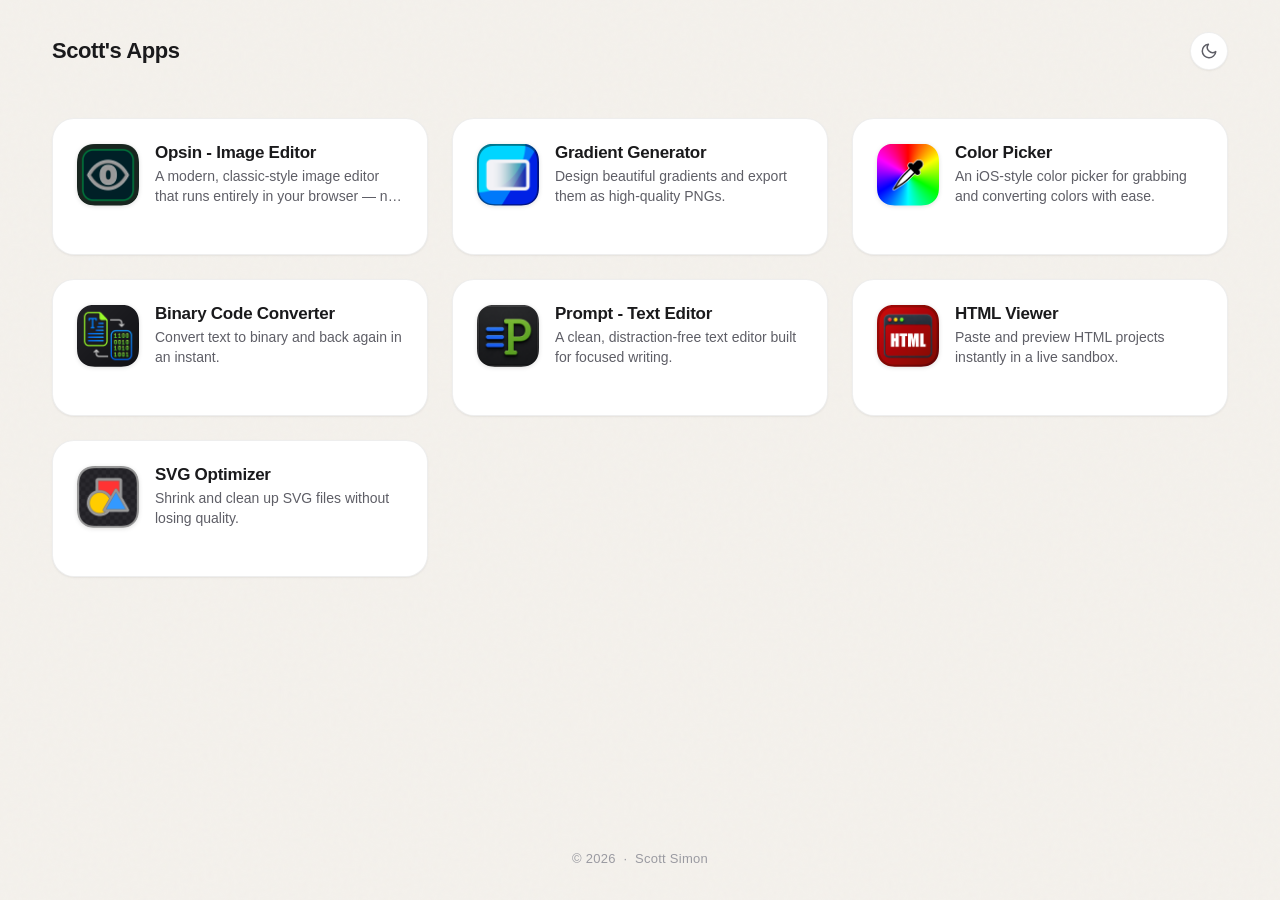
==== index.html @ ec135159 "Sync Wed 05/27/2026 23:12:06.51" ====
<!DOCTYPE html>
<html lang="en" data-theme="light">
<head>
  <meta charset="UTF-8">
  <meta name="viewport" content="width=device-width, initial-scale=1.0">
  <title>Scott's Apps</title>
  <meta name="description" content="A collection of apps and websites by Scott Simon.">
  <link rel="icon" type="image/png" href="favicon.png">

  <link rel="preconnect" href="https://api.fontshare.com">
  <link href="https://api.fontshare.com/v2/css?f[]=cabinet-grotesk@500,600,700&f[]=satoshi@400,500,700&display=swap" rel="stylesheet">

  <link rel="stylesheet" href="css/variables.css">
  <link rel="stylesheet" href="css/themes/light.css">
  <link rel="stylesheet" href="css/themes/dark.css">
  <link rel="stylesheet" href="css/base.css">
  <link rel="stylesheet" href="css/layout.css">
  <link rel="stylesheet" href="css/components.css">
</head>
<body>
  <!-- Squircle clip shape for app icons. clipPathUnits=objectBoundingBox + the
       1/1024 scale lets the original 1024x1024 path clip any icon size. -->
  <svg width="0" height="0" aria-hidden="true" style="position:absolute;pointer-events:none">
    <defs>
      <clipPath id="squircle-clip" clipPathUnits="objectBoundingBox">
        <path transform="scale(0.0009765625)" d="M1023.3836,294.2912c-.7083-26.1336-2.2465-52.4941-6.8921-78.3376-4.7128-26.2172-12.404-50.6176-24.5289-74.438-11.9171-23.412-27.489-44.8369-46.0651-63.413s-40.001-34.1481-63.4131-46.0651c-23.8204-12.1249-48.2207-19.8161-74.4379-24.5289-25.8434-4.6457-52.204-6.1838-78.3376-6.8922-11.9928-.325-23.9866-.4634-35.9829-.5323C679.4832-.0059,665.2428,0,651,0h-278C358.7573,0,344.5168-.0059,330.2741.0841c-11.9963.069-23.9901.2073-35.9829.5323-26.1336.7084-52.4941,2.2465-78.3376,6.8922-26.2172,4.7128-50.6176,12.4039-74.4379,24.5289-23.4121,11.9171-44.837,27.489-63.4131,46.0651s-34.1481,40.001-46.0651,63.413c-12.1249,23.8204-19.8161,48.2208-24.5289,74.438-4.6456,25.8434-6.1838,52.204-6.8921,78.3376-.3251,11.9927-.4634,23.9866-.5323,35.9829C-.0059,344.5168,0,358.7573,0,373v277.9999c0,14.2427-.006,28.4832.084,42.726.0689,11.9964.2073,23.9902.5323,35.983.7083,26.1336,2.2465,52.4941,6.8921,78.3376,4.7128,26.2172,12.404,50.6176,24.5289,74.4379,11.9171,23.4121,27.489,44.837,46.0651,63.4131s40.001,34.1481,63.4131,46.0651c23.8204,12.1249,48.2207,19.816,74.4379,24.5289,25.8434,4.6456,52.204,6.1838,78.3376,6.8921,11.9928.3251,23.9866.4634,35.9829.5323,14.2427.09,28.4832.084,42.726.084h278c14.2427,0,28.4832.006,42.726-.084,11.9963-.0689,23.9901-.2073,35.9829-.5323,26.1336-.7083,52.4941-2.2465,78.3376-6.8921,26.2172-4.7128,50.6176-12.404,74.4379-24.5289,23.4121-11.9171,44.837-27.489,63.4131-46.0651s34.1481-40.001,46.0651-63.4131c12.1249-23.8204,19.8161-48.2208,24.5289-74.4379,4.6456-25.8435,6.1838-52.204,6.8921-78.3376.3251-11.9928.4634-23.9866.5323-35.983.09-14.2427.084-28.4832.084-42.726v-277.9999c0-14.2427.0059-28.4832-.084-42.726-.0689-11.9963-.2073-23.9902-.5323-35.9829Z"/>
      </clipPath>
    </defs>
  </svg>

  <div class="page">
    <header class="header">
      <h1 class="header__title">Scott's Apps</h1>
      <button class="theme-toggle" id="theme-toggle" aria-label="Toggle theme" type="button"></button>
    </header>

    <main class="main">
      <div class="grid" id="grid" aria-live="polite"></div>
    </main>

    <footer class="footer">
      <span>&copy; 2026 &nbsp;&middot;&nbsp; Scott Simon</span>
    </footer>
  </div>

  <script src="websites.js"></script>
  <script src="js/script.js"></script>
</body>
</html>
---- css/variables.css ----
:root {
  --font-display: 'Cabinet Grotesk', 'Helvetica Neue', -apple-system, sans-serif;
  --font-body: 'Satoshi', 'Helvetica Neue', -apple-system, sans-serif;

  --space-1: 4px;
  --space-2: 8px;
  --space-3: 12px;
  --space-4: 16px;
  --space-5: 24px;
  --space-6: 32px;
  --space-7: 48px;
  --space-8: 64px;

  --radius-sm: 10px;
  --radius-md: 14px;
  --radius-lg: 22px;
  --radius-xl: 28px;
  --radius-pill: 999px;

  --ease: cubic-bezier(0.22, 0.61, 0.36, 1);
  --ease-spring: cubic-bezier(0.34, 1.56, 0.64, 1);
  --t-fast: 160ms var(--ease);
  --t-base: 240ms var(--ease);
  --t-slow: 360ms var(--ease);
  --t-expand: 440ms var(--ease);

  --container-max: 1240px;
}
---- css/themes/light.css ----
:root,
[data-theme="light"] {
  --bg: #F4F1EC;
  --bg-elevated: #FFFFFF;
  --bg-overlay: rgba(0, 0, 0, 0.045);

  --text-primary: #1A1A1C;
  --text-secondary: #5E5E66;
  --text-tertiary: #9A9AA1;

  --border: rgba(20, 18, 16, 0.07);
  --border-strong: rgba(20, 18, 16, 0.14);

  --accent: #C95B3A;
  --accent-hover: #B14B2C;
  --accent-soft: rgba(201, 91, 58, 0.10);
  --accent-text: #FFFFFF;

  --shadow-sm:
    0 1px 2px rgba(20, 18, 16, 0.04),
    0 1px 3px rgba(20, 18, 16, 0.03);
  --shadow-md:
    0 6px 16px rgba(20, 18, 16, 0.06),
    0 2px 6px rgba(20, 18, 16, 0.04);
  --shadow-lg:
    0 24px 48px rgba(20, 18, 16, 0.10),
    0 8px 16px rgba(20, 18, 16, 0.05);

  --grain-opacity: 0.025;
}
---- css/themes/dark.css ----
[data-theme="dark"] {
  --bg: #0D0D0F;
  --bg-elevated: #18181B;
  --bg-overlay: rgba(255, 255, 255, 0.04);

  --text-primary: #F2EFEA;
  --text-secondary: #A1A1A8;
  --text-tertiary: #6B6B72;

  --border: rgba(255, 255, 255, 0.07);
  --border-strong: rgba(255, 255, 255, 0.14);

  --accent: #E07A55;
  --accent-hover: #EE8E6B;
  --accent-soft: rgba(224, 122, 85, 0.14);
  --accent-text: #18181B;

  --shadow-sm:
    0 1px 2px rgba(0, 0, 0, 0.4),
    0 1px 3px rgba(0, 0, 0, 0.3);
  --shadow-md:
    0 8px 20px rgba(0, 0, 0, 0.45),
    0 2px 6px rgba(0, 0, 0, 0.3);
  --shadow-lg:
    0 28px 56px rgba(0, 0, 0, 0.55),
    0 8px 20px rgba(0, 0, 0, 0.4);

  --grain-opacity: 0.04;
}
---- css/base.css ----
*,
*::before,
*::after {
  box-sizing: border-box;
}

* {
  margin: 0;
  padding: 0;
}

html {
  font-size: 16px;
  -webkit-font-smoothing: antialiased;
  -moz-osx-font-smoothing: grayscale;
  text-rendering: optimizeLegibility;
  scroll-behavior: smooth;
}

body {
  font-family: var(--font-body);
  font-weight: 400;
  font-size: 1rem;
  line-height: 1.5;
  color: var(--text-primary);
  background-color: var(--bg);
  min-height: 100vh;
  transition: background-color var(--t-base), color var(--t-base);
  position: relative;
  overflow-x: hidden;
}

/* Subtle grain texture for warmth */
body::before {
  content: '';
  position: fixed;
  inset: 0;
  pointer-events: none;
  z-index: 1;
  opacity: var(--grain-opacity);
  background-image: url("data:image/svg+xml;utf8,<svg viewBox='0 0 200 200' xmlns='http://www.w3.org/2000/svg'><filter id='n'><feTurbulence type='fractalNoise' baseFrequency='0.9' stitchTiles='stitch'/></filter><rect width='100%25' height='100%25' filter='url(%23n)'/></svg>");
  mix-blend-mode: multiply;
}

[data-theme="dark"] body::before {
  mix-blend-mode: screen;
}

img,
picture,
svg {
  display: block;
  max-width: 100%;
}

button {
  font: inherit;
  color: inherit;
  background: none;
  border: none;
  cursor: pointer;
  padding: 0;
}

a {
  color: inherit;
  text-decoration: none;
}

h1,
h2,
h3,
h4 {
  font-family: var(--font-display);
  font-weight: 600;
  line-height: 1.15;
  letter-spacing: -0.02em;
}

::selection {
  background: var(--accent);
  color: var(--accent-text);
}
---- css/layout.css ----
.page {
  position: relative;
  z-index: 2;
  display: flex;
  flex-direction: column;
  min-height: 100vh;
  max-width: var(--container-max);
  margin: 0 auto;
  padding: 0 var(--space-6);
}

/* ---------- Header ---------- */
.header {
  display: flex;
  align-items: center;
  justify-content: space-between;
  padding: var(--space-6) 0 var(--space-7);
}

.header__title {
  font-family: var(--font-display);
  font-size: 1.375rem;
  font-weight: 700;
  letter-spacing: -0.02em;
  color: var(--text-primary);
}

/* ---------- Main ---------- */
.main {
  flex: 1;
}

.grid {
  display: grid;
  grid-template-columns: repeat(3, 1fr);
  gap: var(--space-5);
  grid-auto-flow: dense;
  align-items: start;
}

/* ---------- Footer ---------- */
.footer {
  padding: var(--space-8) 0 var(--space-6);
  text-align: center;
  font-size: 0.8125rem;
  color: var(--text-tertiary);
  letter-spacing: 0.02em;
}

/* ---------- Tablet ---------- */
@media (max-width: 960px) {
  .page {
    padding: 0 var(--space-5);
  }
  .grid {
    grid-template-columns: repeat(2, 1fr);
    gap: var(--space-4);
  }
}

/* ---------- Mobile ---------- */
@media (max-width: 640px) {
  .page {
    padding: 0 var(--space-4);
  }
  .header {
    padding: var(--space-5) 0 var(--space-6);
  }
  .header__title {
    font-size: 1.25rem;
  }
  .grid {
    grid-template-columns: 1fr;
    gap: var(--space-3);
  }
  .footer {
    padding: var(--space-7) 0 var(--space-5);
  }
}
---- css/components.css ----
/* ============================================================
   Theme toggle
   ============================================================ */
.theme-toggle {
  width: 38px;
  height: 38px;
  display: inline-flex;
  align-items: center;
  justify-content: center;
  border-radius: 50%;
  background: var(--bg-elevated);
  border: 1px solid var(--border);
  color: var(--text-secondary);
  transition: transform var(--t-fast), background var(--t-fast),
              color var(--t-fast), border-color var(--t-fast);
  box-shadow: var(--shadow-sm);
}

.theme-toggle:hover {
  background: var(--bg-overlay);
  color: var(--text-primary);
  border-color: var(--border-strong);
  transform: rotate(15deg);
}

.theme-toggle:active {
  transform: rotate(15deg) scale(0.94);
}

/* ============================================================
   Panel (compact card)
   ============================================================ */
.panel {
  position: relative;
  background: var(--bg-elevated);
  border: 1px solid var(--border);
  border-radius: var(--radius-lg);
  padding: var(--space-5);
  cursor: pointer;
  display: flex;
  flex-direction: column;
  box-shadow: var(--shadow-sm);
  transition:
    transform var(--t-fast),
    box-shadow var(--t-base),
    border-color var(--t-fast),
    background var(--t-base),
    padding var(--t-base);
  overflow: hidden;
  animation: panel-enter 480ms var(--ease) backwards;
}

.panel:hover {
  transform: translateY(-3px);
  box-shadow: var(--shadow-md);
  border-color: var(--border-strong);
}

.panel:active {
  transform: translateY(-1px);
}

@keyframes panel-enter {
  from { opacity: 0; transform: translateY(12px); }
  to   { opacity: 1; transform: translateY(0); }
}

.panel__header {
  display: flex;
  align-items: center;
  gap: var(--space-4);
}

.panel__icon-wrap {
  flex-shrink: 0;
  width: 62px;
  height: 62px;
  /* drop-shadow (not box-shadow) so the lift shadow follows the squircle,
     not its bounding box. clip-path lives on the icon child below. */
  filter: drop-shadow(0 1px 2px rgba(0, 0, 0, 0.12));
  transition: width var(--t-base), height var(--t-base);
}

.panel__icon {
  width: 100%;
  height: 100%;
  object-fit: cover;
  clip-path: url(#squircle-clip);
  background: var(--bg-overlay);
}

.panel__icon--fallback {
  display: flex;
  align-items: center;
  justify-content: center;
  font-family: var(--font-display);
  font-weight: 700;
  color: var(--accent-text);
  background: linear-gradient(135deg, var(--accent), var(--accent-hover));
  font-size: 1.75rem;
  width: 100%;
  height: 100%;
}

.panel__title-block {
  flex: 1;
  min-width: 0;
}

.panel__name {
  font-family: var(--font-display);
  font-size: 1.0625rem;
  font-weight: 600;
  letter-spacing: -0.015em;
  color: var(--text-primary);
  margin-bottom: 3px;
  transition: font-size var(--t-base);
}

.panel__description {
  font-size: 0.875rem;
  color: var(--text-secondary);
  line-height: 1.45;
  display: -webkit-box;
  -webkit-line-clamp: 2;
  -webkit-box-orient: vertical;
  overflow: hidden;
}

/* ============================================================
   Panel (expanded state)
   ============================================================ */
.panel--expanded {
  grid-column: 1 / -1;
  cursor: default;
  padding: var(--space-6);
  box-shadow: var(--shadow-lg);
  border-color: var(--border-strong);
}

.panel--expanded:hover {
  transform: none;
  box-shadow: var(--shadow-lg);
}

.panel--expanded .panel__icon-wrap {
  width: 86px;
  height: 86px;
}

.panel--expanded .panel__icon--fallback {
  font-size: 2.25rem;
}

.panel--expanded .panel__name {
  font-size: 1.5rem;
  letter-spacing: -0.02em;
}

/* Reveal driven by grid-template-rows 0fr -> 1fr: animates open AND close,
   keeps the content in the DOM (no display:none snap), and lets the inner
   wrapper clip itself as the row track grows/shrinks. */
.panel__expanded-content {
  display: grid;
  grid-template-rows: 0fr;
  opacity: 0;
  transition: grid-template-rows var(--t-expand), opacity var(--t-base);
}

.panel__expanded-inner {
  min-height: 0;
  overflow: hidden;
  display: flex;
  flex-direction: column;
  gap: var(--space-5);
  padding-top: var(--space-5);
}

.panel--expanded .panel__expanded-content {
  grid-template-rows: 1fr;
  opacity: 1;
}

/* Applied only for a synchronous off-screen height measurement (see script.js). */
.panel--measure,
.panel--measure * {
  transition: none !important;
}

.panel__full-description {
  font-size: 0.9375rem;
  line-height: 1.7;
  color: var(--text-secondary);
  max-width: 72ch;
}

/* ============================================================
   Close button (only visible when expanded)
   ============================================================ */
.panel__close {
  position: absolute;
  top: var(--space-4);
  right: var(--space-4);
  width: 36px;
  height: 36px;
  border-radius: 50%;
  display: none;
  align-items: center;
  justify-content: center;
  background: var(--bg-overlay);
  color: var(--text-secondary);
  transition: background var(--t-fast), color var(--t-fast),
              transform var(--t-fast), box-shadow var(--t-fast);
  z-index: 3;
}

.panel--expanded .panel__close {
  display: inline-flex;
}

.panel__close:hover {
  background: var(--border-strong);
  color: var(--text-primary);
  transform: translateY(-2px);
}

.panel__close:active {
  transform: translateY(-1px) scale(0.92);
}

.panel__close svg {
  transition: transform var(--t-fast);
}

.panel__close:hover svg {
  transform: translateY(-1px);
}

/* ============================================================
   Screenshots (horizontal scroll strip)
   ============================================================ */
.screenshots {
  display: flex;
  gap: var(--space-3);
  overflow-x: auto;
  overflow-y: hidden;
  scroll-snap-type: x mandatory;
  padding: var(--space-1) 0 var(--space-3);
  scrollbar-width: thin;
  scrollbar-color: var(--border-strong) transparent;
  -webkit-overflow-scrolling: touch;
}

.screenshots::-webkit-scrollbar {
  height: 6px;
}
.screenshots::-webkit-scrollbar-track {
  background: transparent;
}
.screenshots::-webkit-scrollbar-thumb {
  background: var(--border-strong);
  border-radius: 999px;
}

.screenshot {
  height: 320px;
  width: auto;
  max-width: none;
  flex-shrink: 0;
  border-radius: var(--radius-md);
  scroll-snap-align: start;
  border: 1px solid var(--border);
  box-shadow: var(--shadow-sm);
  object-fit: cover;
  background: var(--bg-overlay);
}

/* ============================================================
   Open button
   ============================================================ */
.panel__actions {
  display: flex;
  align-items: center;
  gap: var(--space-3);
  flex-wrap: wrap;
}

.panel__open {
  display: inline-flex;
  align-items: center;
  gap: var(--space-2);
  background: var(--accent);
  color: var(--accent-text);
  padding: 12px 24px;
  border-radius: var(--radius-pill);
  font-family: var(--font-body);
  font-weight: 700;
  font-size: 0.9375rem;
  letter-spacing: -0.01em;
  transition: background var(--t-fast), transform var(--t-fast),
              box-shadow var(--t-base);
  box-shadow:
    0 4px 12px var(--accent-soft),
    inset 0 1px 0 rgba(255, 255, 255, 0.18);
}

.panel__open:hover {
  background: var(--accent-hover);
  transform: translateY(-1px);
  box-shadow:
    0 8px 20px var(--accent-soft),
    inset 0 1px 0 rgba(255, 255, 255, 0.18);
}

.panel__open:active {
  transform: translateY(0);
}

.panel__open svg {
  transition: transform var(--t-fast);
}

.panel__open:hover svg {
  transform: translate(2px, -2px);
}

/* ============================================================
   Mobile adjustments
   ============================================================ */
@media (max-width: 640px) {
  .panel {
    padding: var(--space-4);
    border-radius: var(--radius-md);
  }
  .panel--expanded {
    padding: var(--space-5);
  }
  .panel__icon-wrap {
    width: 54px;
    height: 54px;
  }
  .panel--expanded .panel__icon-wrap {
    width: 72px;
    height: 72px;
  }
  .panel--expanded .panel__name {
    font-size: 1.3125rem;
  }
  .panel__expanded-inner {
    padding-top: var(--space-4);
  }
  /* Roomier, thumb-friendly collapse target, lifted off the content. */
  .panel__close {
    width: 40px;
    height: 40px;
    top: var(--space-3);
    right: var(--space-3);
    box-shadow: var(--shadow-sm);
  }
  .screenshot {
    height: 240px;
  }
}

/* ============================================================
   Reduced motion — collapse instantly, no scaling/sliding
   ============================================================ */
@media (prefers-reduced-motion: reduce) {
  .panel,
  .panel__expanded-content,
  .panel__icon-wrap,
  .panel__name,
  .panel__close,
  .panel__close svg {
    transition-duration: 0.01ms;
  }
  .panel {
    animation: none;
  }
}
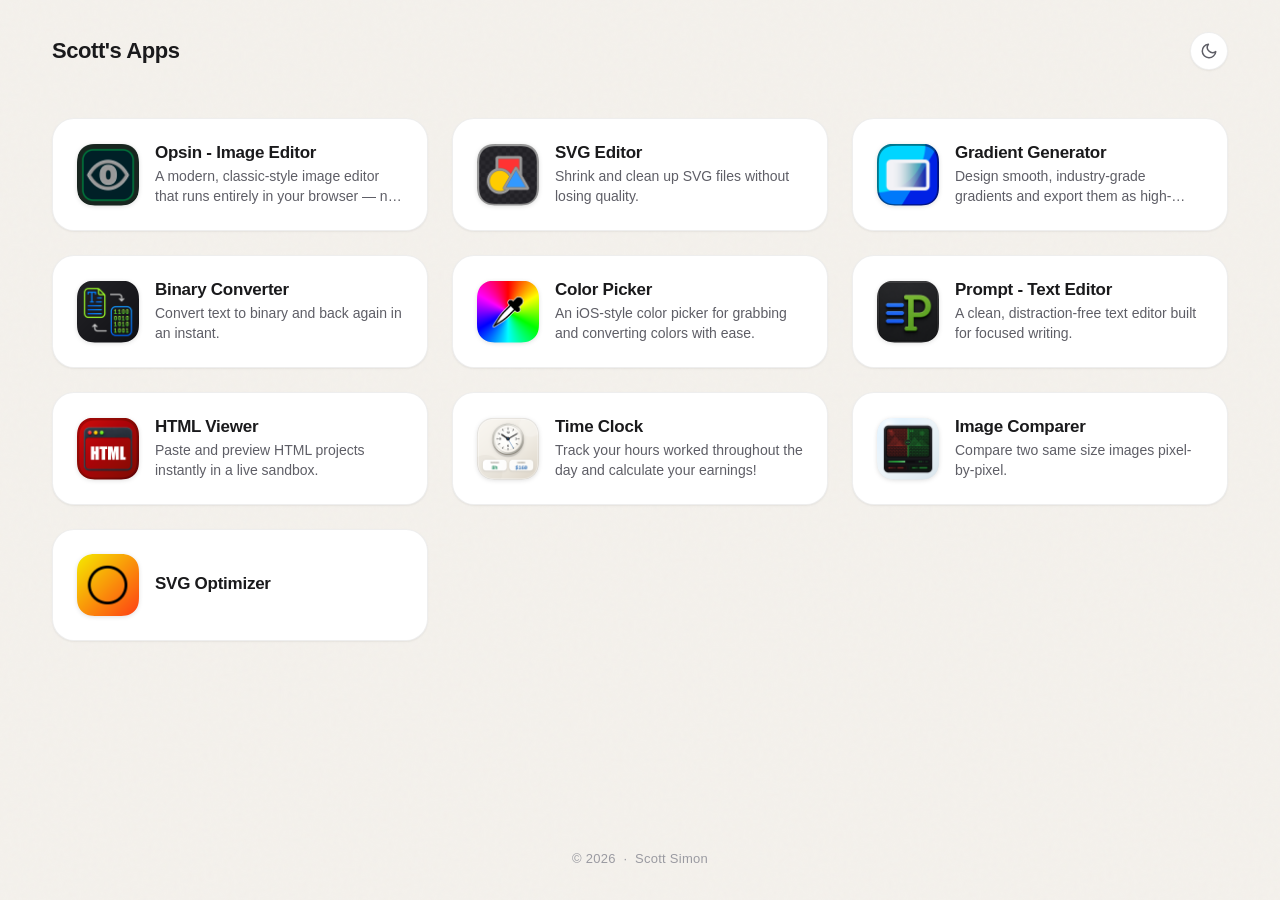
==== commit 9815dc64: "Sync Fri 05/29/2026 23:00:01.73" ====
--- a/index.html
+++ b/index.html
@@ -3,9 +3,25 @@
 <head>
   <meta charset="UTF-8">
   <meta name="viewport" content="width=device-width, initial-scale=1.0">
+
+  <!-- Apply the saved/preferred theme before first paint so there's no flash of
+       the wrong theme. Mirrored by initTheme() in js/script.js. -->
+  <script>
+    (function () {
+      try {
+        var saved = localStorage.getItem('theme');
+        var theme = saved || (window.matchMedia('(prefers-color-scheme: dark)').matches ? 'dark' : 'light');
+        document.documentElement.setAttribute('data-theme', theme);
+      } catch (e) {}
+    })();
+  </script>
+
   <title>Scott's Apps</title>
   <meta name="description" content="A collection of apps and websites by Scott Simon.">
-  <link rel="icon" type="image/png" href="favicon.png">
+  <link rel="icon" type="image/png" sizes="1024x1024" href="assets/icon-1024.png">
+  <link rel="shortcut icon" type="image/png" href="assets/icon-1024.png">
+  <link rel="apple-touch-icon" sizes="1024x1024" href="assets/icon-1024.png">
+  <link rel="manifest" href="site.webmanifest">
 
   <link rel="preconnect" href="https://api.fontshare.com">
   <link href="https://api.fontshare.com/v2/css?f[]=cabinet-grotesk@500,600,700&f[]=satoshi@400,500,700&display=swap" rel="stylesheet">
--- a/css/variables.css
+++ b/css/variables.css
@@ -18,11 +18,24 @@
   --radius-pill: 999px;
 
   --ease: cubic-bezier(0.22, 0.61, 0.36, 1);
+  /* Stronger, glassier deceleration (easeOutQuint) for the larger motions —
+     entrance, expand, theme — so they glide to rest instead of stopping flat. */
+  --ease-out: cubic-bezier(0.22, 1, 0.36, 1);
   --ease-spring: cubic-bezier(0.34, 1.56, 0.64, 1);
   --t-fast: 160ms var(--ease);
-  --t-base: 240ms var(--ease);
-  --t-slow: 360ms var(--ease);
-  --t-expand: 440ms var(--ease);
+  --t-base: 260ms var(--ease-out);
+  --t-slow: 380ms var(--ease-out);
+  --t-expand: 500ms var(--ease-out);
 
   --container-max: 1240px;
+
+  /* Screenshot lightbox — intentionally theme-constant: the viewer stays a deep
+     warm charcoal in both light and dark so the artwork pops. Only the active
+     page dot borrows the live --accent. */
+  --lb-backdrop: rgba(18, 15, 13, 0.86);
+  --lb-ctrl: rgba(255, 255, 255, 0.10);
+  --lb-ctrl-hover: rgba(255, 255, 255, 0.18);
+  --lb-ctrl-border: rgba(255, 255, 255, 0.16);
+  --lb-ctrl-text: #F7F4EF;
+  --lb-dot: rgba(255, 255, 255, 0.30);
 }
--- a/css/base.css
+++ b/css/base.css
@@ -28,6 +28,9 @@
   transition: background-color var(--t-base), color var(--t-base);
   position: relative;
   overflow-x: hidden;
+  /* Suppress the grey/blue flash on tap — every interactive element already has
+     its own :active state. */
+  -webkit-tap-highlight-color: transparent;
 }
 
 /* Subtle grain texture for warmth */
--- a/css/components.css
+++ b/css/components.css
@@ -25,6 +25,28 @@
 
 .theme-toggle:active {
   transform: rotate(15deg) scale(0.94);
+}
+
+/* ============================================================
+   Focus — visible keyboard rings only (suppressed for mouse/touch)
+   ============================================================ */
+.panel:focus,
+.theme-toggle:focus,
+.panel__open:focus,
+.panel__close:focus {
+  outline: none;
+}
+
+.panel:focus-visible {
+  outline: 2px solid var(--accent);
+  outline-offset: 3px;
+}
+
+.theme-toggle:focus-visible,
+.panel__open:focus-visible,
+.panel__close:focus-visible {
+  outline: 2px solid var(--accent);
+  outline-offset: 2px;
 }
 
 /* ============================================================
@@ -47,7 +69,10 @@
     background var(--t-base),
     padding var(--t-base);
   overflow: hidden;
-  animation: panel-enter 480ms var(--ease) backwards;
+  /* Hint the compositor so the hover lift promotes to its own layer up front,
+     avoiding a paint hitch on the first hover. */
+  will-change: transform;
+  animation: panel-enter 560ms var(--ease-out) backwards;
 }
 
 .panel:hover {
@@ -61,8 +86,8 @@
 }
 
 @keyframes panel-enter {
-  from { opacity: 0; transform: translateY(12px); }
-  to   { opacity: 1; transform: translateY(0); }
+  from { opacity: 0; transform: translateY(16px) scale(0.98); }
+  to   { opacity: 1; transform: translateY(0) scale(1); }
 }
 
 .panel__header {
@@ -127,6 +152,15 @@
   overflow: hidden;
 }
 
+/* Mobile-expanded extras — hidden everywhere by default. The descendant
+   selectors keep these winning over the base .panel__open / .panel__description
+   rules regardless of source order; the mobile media query reveals them. */
+.panel__title-block .panel__open--header,
+.panel__expanded-inner .panel__description--expanded,
+.screenshots__label {
+  display: none;
+}
+
 /* ============================================================
    Panel (expanded state)
    ============================================================ */
@@ -164,7 +198,16 @@
   display: grid;
   grid-template-rows: 0fr;
   opacity: 0;
-  transition: grid-template-rows var(--t-expand), opacity var(--t-base);
+  /* Removed from the tab order + a11y tree while collapsed, so keyboard focus
+     never lands on the hidden Open link inside a collapsed card. Visibility
+     flips back to hidden only after the collapse finishes (the delay) so the
+     content doesn't blink out mid-shrink. */
+  visibility: hidden;
+  /* Collapse baseline: content fades out promptly while the row shrinks. The
+     expand direction overrides this below to fade IN slightly after the row
+     starts opening, so content reveals with the height instead of popping. */
+  transition: grid-template-rows var(--t-expand), opacity 200ms var(--ease-out),
+              visibility 0s linear var(--t-expand);
 }
 
 .panel__expanded-inner {
@@ -173,18 +216,29 @@
   display: flex;
   flex-direction: column;
   gap: var(--space-5);
-  padding-top: var(--space-5);
+  /* No top padding while collapsed: this element is the stretched grid item, so
+     with border-box any padding here becomes a floor the 0fr row can't shrink
+     past, leaving phantom height below every card. The spacing above the
+     expanded content is added back only in the expanded state. */
+  padding-top: 0;
+  /* Content drifts up slightly as the panel closes (and settles down as it
+     opens), so it recedes gracefully instead of being clipped flat by the
+     shrinking row. Paired with the row + opacity transitions below. */
+  transform: translateY(-8px);
+  transition: transform var(--t-expand), padding-top var(--t-expand);
 }
 
 .panel--expanded .panel__expanded-content {
   grid-template-rows: 1fr;
   opacity: 1;
-}
-
-/* Applied only for a synchronous off-screen height measurement (see script.js). */
-.panel--measure,
-.panel--measure * {
-  transition: none !important;
+  visibility: visible;
+  transition: grid-template-rows var(--t-expand), opacity 320ms var(--ease-out) 120ms,
+              visibility 0s;
+}
+
+.panel--expanded .panel__expanded-inner {
+  transform: translateY(0);
+  padding-top: var(--space-5);
 }
 
 .panel__full-description {
@@ -192,6 +246,11 @@
   line-height: 1.7;
   color: var(--text-secondary);
   max-width: 72ch;
+  /* Reproduce the typed text exactly: keep runs of spaces, tabs, and blank
+     lines instead of collapsing them. Long unbroken strings still wrap. */
+  white-space: pre-wrap;
+  overflow-wrap: break-word;
+  tab-size: 4;
 }
 
 /* ============================================================
@@ -204,18 +263,32 @@
   width: 36px;
   height: 36px;
   border-radius: 50%;
-  display: none;
+  display: inline-flex;
   align-items: center;
   justify-content: center;
   background: var(--bg-overlay);
   color: var(--text-secondary);
+  /* Fade + scale in with the reveal rather than display-snapping. Hidden and
+     non-interactive (and out of the tab order) while collapsed; the expanded
+     state below switches it on. */
+  opacity: 0;
+  transform: scale(0.8);
+  pointer-events: none;
+  visibility: hidden;
   transition: background var(--t-fast), color var(--t-fast),
-              transform var(--t-fast), box-shadow var(--t-fast);
+              transform var(--t-base), opacity var(--t-base), box-shadow var(--t-fast),
+              visibility 0s linear var(--t-base);
   z-index: 3;
 }
 
 .panel--expanded .panel__close {
-  display: inline-flex;
+  opacity: 1;
+  transform: scale(1);
+  pointer-events: auto;
+  visibility: visible;
+  transition: background var(--t-fast), color var(--t-fast),
+              transform var(--t-base) 120ms, opacity var(--t-base) 120ms, box-shadow var(--t-fast),
+              visibility 0s;
 }
 
 .panel__close:hover {
@@ -245,6 +318,7 @@
   overflow-x: auto;
   overflow-y: hidden;
   scroll-snap-type: x mandatory;
+  scroll-behavior: smooth;
   padding: var(--space-1) 0 var(--space-3);
   scrollbar-width: thin;
   scrollbar-color: var(--border-strong) transparent;
@@ -263,16 +337,77 @@
 }
 
 .screenshot {
+  position: relative;
+  display: block;
+  flex-shrink: 0;
+  padding: 0;
+  /* Softened, not pill-round — a restrained radius reads more like a product
+     shot than a sticker. */
+  border-radius: var(--radius-sm);
+  scroll-snap-align: start;
+  border: 1px solid var(--border);
+  box-shadow: var(--shadow-sm);
+  background: var(--bg-overlay);
+  overflow: hidden;
+  cursor: zoom-in;
+  -webkit-tap-highlight-color: transparent;
+  transition: border-color var(--t-fast), transform var(--t-fast);
+}
+
+.screenshot__img {
+  display: block;
   height: 320px;
   width: auto;
   max-width: none;
-  flex-shrink: 0;
-  border-radius: var(--radius-md);
-  scroll-snap-align: start;
-  border: 1px solid var(--border);
-  box-shadow: var(--shadow-sm);
   object-fit: cover;
-  background: var(--bg-overlay);
+}
+
+/* Hover scrim grounds the floating zoom badge. */
+.screenshot::after {
+  content: '';
+  position: absolute;
+  inset: 0;
+  background: linear-gradient(155deg, transparent 55%, rgba(12, 9, 7, 0.32));
+  opacity: 0;
+  transition: opacity var(--t-base);
+  pointer-events: none;
+}
+
+.screenshot:hover { border-color: var(--border-strong); }
+.screenshot:hover::after { opacity: 1; }
+.screenshot:active { transform: scale(0.985); }
+
+.screenshot__zoom {
+  position: absolute;
+  bottom: var(--space-2);
+  right: var(--space-2);
+  z-index: 1;
+  width: 34px;
+  height: 34px;
+  display: inline-flex;
+  align-items: center;
+  justify-content: center;
+  border-radius: var(--radius-pill);
+  color: #fff;
+  background: rgba(18, 15, 13, 0.5);
+  border: 1px solid rgba(255, 255, 255, 0.18);
+  -webkit-backdrop-filter: blur(8px);
+  backdrop-filter: blur(8px);
+  opacity: 0;
+  transform: scale(0.82) translateY(4px);
+  transition: opacity var(--t-base), transform var(--t-base);
+  pointer-events: none;
+}
+
+.screenshot:hover .screenshot__zoom,
+.screenshot:focus-visible .screenshot__zoom {
+  opacity: 1;
+  transform: none;
+}
+
+.screenshot:focus-visible {
+  outline: 2px solid var(--accent);
+  outline-offset: 3px;
 }
 
 /* ============================================================
@@ -325,6 +460,224 @@
 }
 
 /* ============================================================
+   Screenshot lightbox — warm full-screen gallery
+   ============================================================ */
+.lightbox {
+  position: fixed;
+  inset: 0;
+  z-index: 100;
+  display: flex;
+  flex-direction: column;
+  opacity: 0;
+  visibility: hidden;
+  pointer-events: none;
+  transition: opacity var(--t-base), visibility 0s linear var(--t-base);
+}
+.lightbox--open {
+  opacity: 1;
+  visibility: visible;
+  pointer-events: auto;
+  transition: opacity var(--t-base), visibility 0s;
+}
+
+.lightbox__backdrop {
+  position: absolute;
+  inset: 0;
+  background: var(--lb-backdrop);
+  -webkit-backdrop-filter: blur(22px) saturate(118%);
+  backdrop-filter: blur(22px) saturate(118%);
+}
+
+/* Frosted control base — shared by the close button and nav arrows. */
+.lightbox__btn {
+  display: inline-flex;
+  align-items: center;
+  justify-content: center;
+  color: var(--lb-ctrl-text);
+  background: var(--lb-ctrl);
+  border: 1px solid var(--lb-ctrl-border);
+  -webkit-backdrop-filter: blur(12px);
+  backdrop-filter: blur(12px);
+  border-radius: var(--radius-pill);
+  box-shadow: 0 2px 10px rgba(0, 0, 0, 0.25);
+  transition: background var(--t-fast), transform var(--t-fast), opacity var(--t-base);
+}
+.lightbox__btn:hover { background: var(--lb-ctrl-hover); }
+.lightbox__btn:active { transform: scale(0.92); }
+.lightbox__btn:focus-visible { outline: 2px solid var(--accent); outline-offset: 2px; }
+
+/* ---- top bar ---- */
+.lightbox__bar {
+  position: relative;
+  z-index: 2;
+  display: flex;
+  align-items: center;
+  gap: var(--space-3);
+  padding: calc(var(--space-4) + env(safe-area-inset-top, 0px)) var(--space-4) var(--space-3);
+  /* Eases in just behind the artwork. */
+  opacity: 0;
+  transform: translateY(-8px);
+  transition: opacity var(--t-base) 80ms, transform var(--t-base) 80ms;
+}
+.lightbox--open .lightbox__bar {
+  opacity: 1;
+  transform: none;
+}
+.lightbox__counter {
+  font-family: var(--font-display);
+  font-weight: 600;
+  font-size: 0.9375rem;
+  letter-spacing: 0.06em;
+  color: var(--lb-ctrl-text);
+  padding: 8px 15px;
+  border-radius: var(--radius-pill);
+  background: var(--lb-ctrl);
+  border: 1px solid var(--lb-ctrl-border);
+  -webkit-backdrop-filter: blur(12px);
+  backdrop-filter: blur(12px);
+  font-variant-numeric: tabular-nums;
+}
+.lightbox__close {
+  flex-shrink: 0;
+  width: 44px;
+  height: 44px;
+  margin-left: auto; /* stays right even when the counter is hidden (single shot) */
+}
+
+/* ---- stage + swipe track ---- */
+.lightbox__stage {
+  position: relative;
+  z-index: 1;
+  flex: 1;
+  min-height: 0;
+  display: flex;
+  align-items: center;
+  /* Entrance: the artwork rises + scales in. */
+  opacity: 0;
+  transform: scale(0.93) translateY(12px);
+  transition: opacity var(--t-slow), transform var(--t-slow);
+}
+.lightbox--open .lightbox__stage {
+  opacity: 1;
+  transform: none;
+}
+
+.lightbox__track {
+  display: flex;
+  width: 100%;
+  height: 100%;
+  overflow-x: auto;
+  overflow-y: hidden;
+  scroll-snap-type: x mandatory;
+  scroll-behavior: smooth;
+  scrollbar-width: none;
+  -webkit-overflow-scrolling: touch;
+  /* Allow a 1-finger horizontal swipe; suppress the browser's own pinch-zoom so
+     our pointer handlers own it. */
+  touch-action: pan-x;
+}
+.lightbox__track::-webkit-scrollbar { display: none; }
+
+.lightbox__slide {
+  flex: 0 0 100%;
+  height: 100%;
+  scroll-snap-align: center;
+  scroll-snap-stop: always;
+  display: flex;
+  align-items: center;
+  justify-content: center;
+  padding: var(--space-4);
+}
+
+.lightbox__img {
+  max-width: 100%;
+  max-height: 100%;
+  width: auto;
+  height: auto;
+  object-fit: contain;
+  border-radius: var(--radius-md);
+  box-shadow: 0 24px 70px rgba(0, 0, 0, 0.5);
+  user-select: none;
+  -webkit-user-select: none;
+  -webkit-user-drag: none;
+  cursor: zoom-in;
+  transform-origin: center center;
+  will-change: transform;
+}
+/* Programmatic zoom (double-tap / wheel / reset) eases; live gestures stay 1:1. */
+.lightbox__img.is-animating { transition: transform var(--t-base); }
+
+/* Zoomed: lock the swipe track so a drag pans the image instead of paging. */
+.lightbox--zoomed .lightbox__track {
+  overflow: hidden;
+  scroll-snap-type: none;
+}
+.lightbox--zoomed .lightbox__img {
+  touch-action: none;
+  cursor: grab;
+}
+
+/* ---- nav arrows (pointer devices) ---- */
+.lightbox__nav {
+  position: absolute;
+  top: 50%;
+  transform: translateY(-50%);
+  width: 48px;
+  height: 48px;
+  z-index: 2;
+}
+.lightbox__nav--prev { left: var(--space-4); }
+.lightbox__nav--next { right: var(--space-4); }
+.lightbox__nav:active { transform: translateY(-50%) scale(0.92); }
+.lightbox__nav:disabled {
+  opacity: 0;
+  pointer-events: none;
+}
+
+/* ---- page dots ---- */
+.lightbox__dots {
+  position: relative;
+  z-index: 2;
+  display: flex;
+  align-items: center;
+  justify-content: center;
+  gap: var(--space-2);
+  padding: var(--space-3) var(--space-4) calc(var(--space-4) + env(safe-area-inset-bottom, 0px));
+  opacity: 0;
+  transform: translateY(8px);
+  transition: opacity var(--t-base) 80ms, transform var(--t-base) 80ms;
+}
+.lightbox--open .lightbox__dots {
+  opacity: 1;
+  transform: none;
+}
+.lightbox__dot {
+  width: 8px;
+  height: 8px;
+  border-radius: var(--radius-pill);
+  background: var(--lb-dot);
+  transition: width var(--t-base), background var(--t-fast);
+}
+.lightbox__dot:hover { background: rgba(255, 255, 255, 0.55); }
+.lightbox__dot.is-active {
+  width: 22px;
+  background: var(--accent);
+}
+.lightbox__dot:focus-visible { outline: 2px solid var(--accent); outline-offset: 3px; }
+
+/* ---- single screenshot: no nav, dots, or counter ---- */
+.lightbox--single .lightbox__nav,
+.lightbox--single .lightbox__dots,
+.lightbox--single .lightbox__counter {
+  display: none;
+}
+
+/* Touch / small screens: swipe + dots instead of edge arrows. */
+@media (hover: none), (max-width: 640px) {
+  .lightbox__nav { display: none; }
+}
+
+/* ============================================================
    Mobile adjustments
    ============================================================ */
 @media (max-width: 640px) {
@@ -346,7 +699,7 @@
   .panel--expanded .panel__name {
     font-size: 1.3125rem;
   }
-  .panel__expanded-inner {
+  .panel--expanded .panel__expanded-inner {
     padding-top: var(--space-4);
   }
   /* Roomier, thumb-friendly collapse target, lifted off the content. */
@@ -357,8 +710,74 @@
     right: var(--space-3);
     box-shadow: var(--shadow-sm);
   }
+
+  /* ----- App Store-style expanded layout (mobile only) ----- */
+
+  /* Header: the short description gives way to an Open button under the title. */
+  .panel--expanded .panel__title-block > .panel__description {
+    display: none;
+  }
+  .panel--expanded .panel__title-block .panel__open--header {
+    display: inline-flex;
+    margin-top: var(--space-3);
+    padding: 9px 22px;
+    font-size: 0.875rem;
+  }
+
+  /* The short description, relocated below the header / above the preview,
+     shown in full (no two-line clamp). */
+  .panel--expanded .panel__expanded-inner .panel__description--expanded {
+    display: block;
+    -webkit-line-clamp: unset;
+    overflow: visible;
+    font-size: 0.9375rem;
+    line-height: 1.55;
+    color: var(--text-secondary);
+  }
+
+  /* The bottom Open button is redundant once it lives in the header. */
+  .panel__expanded-inner .panel__actions {
+    display: none;
+  }
+
+  /* Stack order: description → preview → full description. */
+  .panel__expanded-inner .panel__description--expanded { order: 0; }
+  .panel__expanded-inner .screenshots-block { order: 1; }
+  .panel__expanded-inner .panel__full-description { order: 2; }
+
+  /* ----- Preview carousel ----- */
+  .panel--expanded .screenshots__label {
+    display: block;
+    font-family: var(--font-display);
+    font-size: 1.0625rem;
+    font-weight: 600;
+    letter-spacing: -0.015em;
+    color: var(--text-primary);
+    margin-bottom: var(--space-3);
+  }
+  .screenshots {
+    gap: var(--space-3);
+    padding: var(--space-1) 0 var(--space-3);
+    /* Swipe-driven on touch — drop the scrollbar for a cleaner strip. */
+    scrollbar-width: none;
+  }
+  .screenshots::-webkit-scrollbar {
+    display: none;
+  }
   .screenshot {
-    height: 240px;
+    border-radius: var(--radius-sm);
+    scroll-snap-align: start;
+    scroll-snap-stop: always;
+  }
+  .screenshot__img {
+    height: 300px;
+  }
+  /* No hover on touch — keep the tap-to-enlarge cue always visible. */
+  .screenshot__zoom {
+    opacity: 1;
+    transform: none;
+    width: 30px;
+    height: 30px;
   }
 }
 
@@ -368,13 +787,37 @@
 @media (prefers-reduced-motion: reduce) {
   .panel,
   .panel__expanded-content,
+  .panel__expanded-inner,
   .panel__icon-wrap,
   .panel__name,
   .panel__close,
   .panel__close svg {
     transition-duration: 0.01ms;
+    /* Zero the visibility hide-delay too, so collapsed content leaves the tab
+       order immediately instead of lingering for the (now-skipped) animation. */
+    transition-delay: 0s;
   }
   .panel {
     animation: none;
   }
-}
+  .screenshots {
+    scroll-behavior: auto;
+  }
+  .lightbox,
+  .lightbox__stage,
+  .lightbox__bar,
+  .lightbox__dots,
+  .lightbox__img,
+  .screenshot,
+  .screenshot::after,
+  .screenshot__zoom {
+    transition-duration: 0.01ms;
+    transition-delay: 0s;
+  }
+  .lightbox__stage {
+    transform: none;
+  }
+  .lightbox__track {
+    scroll-behavior: auto;
+  }
+}
